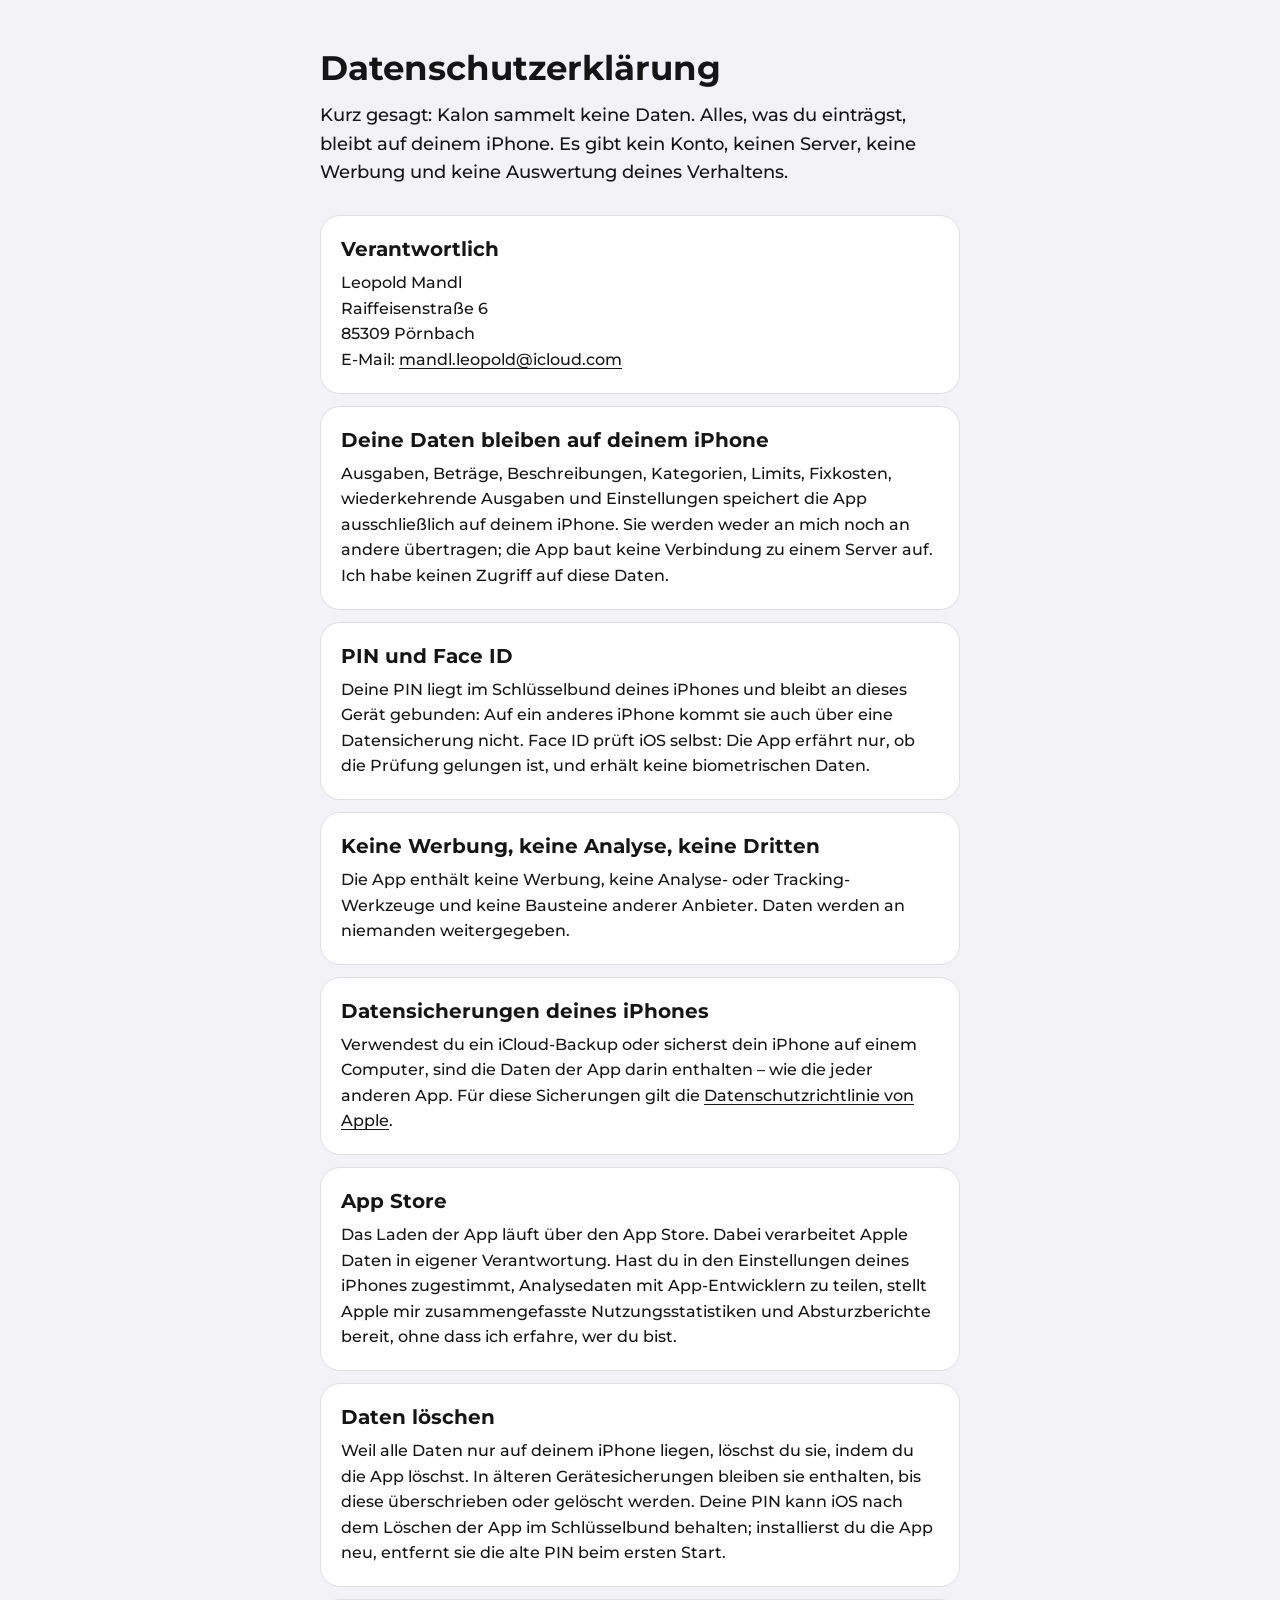
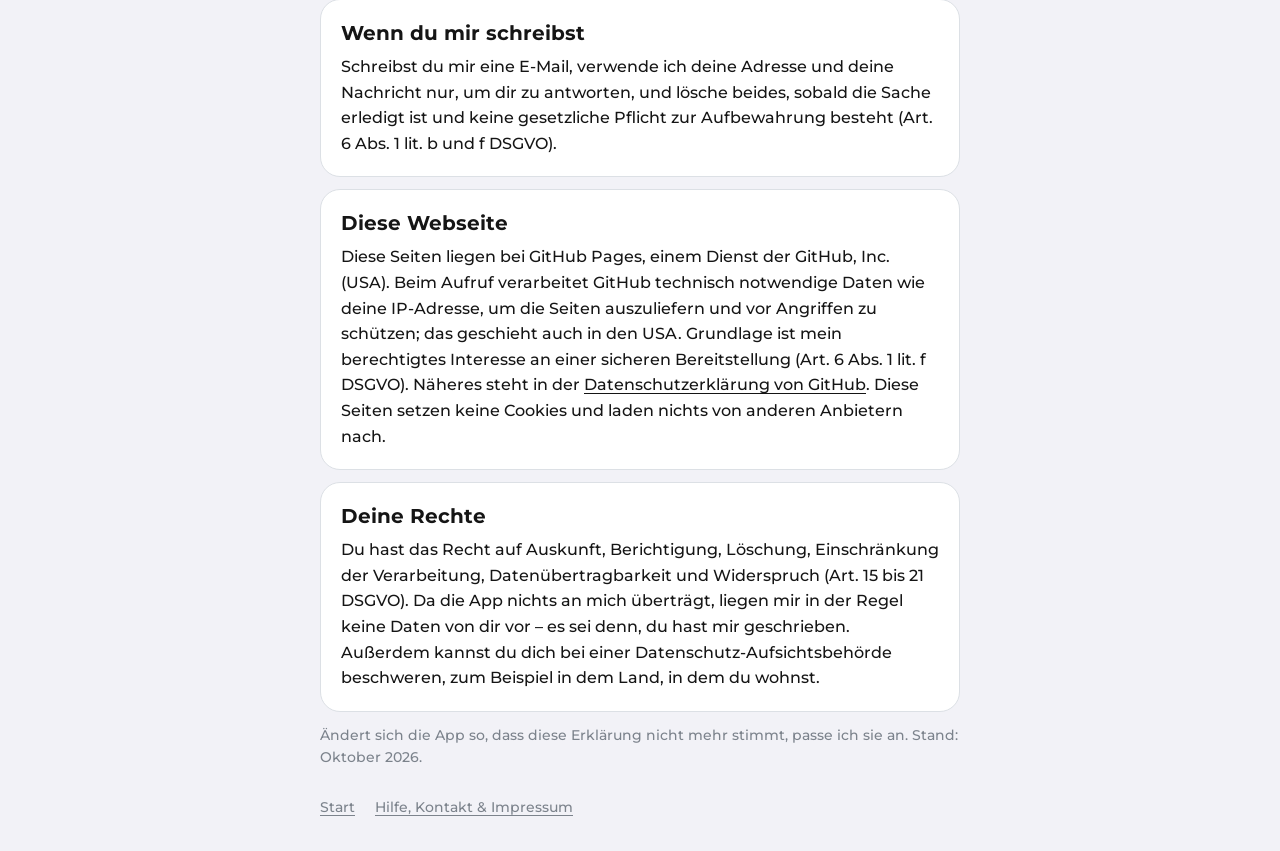
==== datenschutz.html @ a45424ee "Add files via upload" ====
<!doctype html>
<html lang="de">
<head>
  <meta charset="utf-8">
  <meta name="viewport" content="width=device-width, initial-scale=1">
  <title>Datenschutz – Kalon</title>
  <link rel="stylesheet" href="stil.css">
</head>
<body>
<main>
  <h1>Datenschutz­erklärung</h1>
  <p class="einleitung">Kurz gesagt: Kalon sammelt keine Daten. Alles, was du einträgst, bleibt auf deinem iPhone. Es gibt kein Konto, keinen Server, keine Werbung und keine Auswertung deines Verhaltens.</p>

  <section class="box">
    <h2>Verantwortlich</h2>
    <address class="adresse">
      Leopold Mandl<br>
      Raiffeisenstraße 6<br>
      85309 Pörnbach<br>
      E-Mail: <a href="mailto:mandl.leopold@icloud.com">mandl.leopold@icloud.com</a>
    </address>
  </section>

  <section class="box">
    <h2>Deine Daten bleiben auf deinem iPhone</h2>
    <p>Ausgaben, Beträge, Beschreibungen, Kategorien, Limits, Fixkosten, wiederkehrende Ausgaben und Einstellungen speichert die App ausschließlich auf deinem iPhone. Sie werden weder an mich noch an andere übertragen; die App baut keine Verbindung zu einem Server auf. Ich habe keinen Zugriff auf diese Daten.</p>
  </section>

  <section class="box">
    <h2>PIN und Face ID</h2>
    <p>Deine PIN liegt im Schlüsselbund deines iPhones und bleibt an dieses Gerät gebunden: Auf ein anderes iPhone kommt sie auch über eine Datensicherung nicht. Face ID prüft iOS selbst: Die App erfährt nur, ob die Prüfung gelungen ist, und erhält keine biometrischen Daten.</p>
  </section>

  <section class="box">
    <h2>Keine Werbung, keine Analyse, keine Dritten</h2>
    <p>Die App enthält keine Werbung, keine Analyse- oder Tracking-Werkzeuge und keine Bausteine anderer Anbieter. Daten werden an niemanden weitergegeben.</p>
  </section>

  <section class="box">
    <h2>Datensicherungen deines iPhones</h2>
    <p>Verwendest du ein iCloud-Backup oder sicherst dein iPhone auf einem Computer, sind die Daten der App darin enthalten – wie die jeder anderen App. Für diese Sicherungen gilt die <a href="https://www.apple.com/de/legal/privacy/">Datenschutzrichtlinie von Apple</a>.</p>
  </section>

  <section class="box">
    <h2>App Store</h2>
    <p>Das Laden der App läuft über den App Store. Dabei verarbeitet Apple Daten in eigener Verantwortung. Hast du in den Einstellungen deines iPhones zugestimmt, Analysedaten mit App-Entwicklern zu teilen, stellt Apple mir zusammengefasste Nutzungsstatistiken und Absturzberichte bereit, ohne dass ich erfahre, wer du bist.</p>
  </section>

  <section class="box">
    <h2>Daten löschen</h2>
    <p>Weil alle Daten nur auf deinem iPhone liegen, löschst du sie, indem du die App löschst. In älteren Gerätesicherungen bleiben sie enthalten, bis diese überschrieben oder gelöscht werden. Deine PIN kann iOS nach dem Löschen der App im Schlüsselbund behalten; installierst du die App neu, entfernt sie die alte PIN beim ersten Start.</p>
  </section>

  <section class="box">
    <h2>Wenn du mir schreibst</h2>
    <p>Schreibst du mir eine E-Mail, verwende ich deine Adresse und deine Nachricht nur, um dir zu antworten, und lösche beides, sobald die Sache erledigt ist und keine gesetzliche Pflicht zur Aufbewahrung besteht (Art. 6 Abs. 1 lit. b und f DSGVO).</p>
  </section>

  <section class="box">
    <h2>Diese Webseite</h2>
    <p>Diese Seiten liegen bei GitHub Pages, einem Dienst der GitHub, Inc. (USA). Beim Aufruf verarbeitet GitHub technisch notwendige Daten wie deine IP-Adresse, um die Seiten auszuliefern und vor Angriffen zu schützen; das geschieht auch in den USA. Grundlage ist mein berechtigtes Interesse an einer sicheren Bereitstellung (Art. 6 Abs. 1 lit. f DSGVO). Näheres steht in der <a href="https://docs.github.com/de/site-policy/privacy-policies/github-general-privacy-statement">Datenschutzerklärung von GitHub</a>. Diese Seiten setzen keine Cookies und laden nichts von anderen Anbietern nach.</p>
  </section>

  <section class="box">
    <h2>Deine Rechte</h2>
    <p>Du hast das Recht auf Auskunft, Berichtigung, Löschung, Einschränkung der Verarbeitung, Datenübertragbarkeit und Widerspruch (Art. 15 bis 21 DSGVO). Da die App nichts an mich überträgt, liegen mir in der Regel keine Daten von dir vor – es sei denn, du hast mir geschrieben. Außerdem kannst du dich bei einer Datenschutz-Aufsichtsbehörde beschweren, zum Beispiel in dem Land, in dem du wohnst.</p>
  </section>

  <p class="leise">Ändert sich die App so, dass diese Erklärung nicht mehr stimmt, passe ich sie an. Stand: Oktober 2026.</p>

  <nav>
    <a href="index.html">Start</a>
    <a href="kontakt.html">Hilfe, Kontakt &amp; Impressum</a>
  </nav>
</main>
</body>
</html>
---- stil.css ----
/* Die Seiten zu Datenschutz und Kontakt — in den Farben der App, hell und dunkel.
   Die Schrift liegt hier mit: Nichts wird von fremden Servern nachgeladen, und deshalb braucht
   diese Seite auch keinen Cookie-Hinweis. */

@font-face {
  font-family: "Montserrat";
  src: url("montserrat-medium.ttf") format("truetype");
  font-weight: 500;
  font-display: swap;
}

@font-face {
  font-family: "Montserrat";
  src: url("montserrat-bold.ttf") format("truetype");
  font-weight: 700;
  font-display: swap;
}

:root {
  --hintergrund: #F2F2F7;
  --flaeche: #FFFFFF;
  --kontur: #DCE0E5;
  --schrift: #151515;
  --grau: #7C838C;
  --markierung: #FFE7A3;
}

@media (prefers-color-scheme: dark) {
  :root {
    --hintergrund: #000000;
    --flaeche: #121212;
    --kontur: #33363C;
    --schrift: #E8E8E8;
    --grau: #9AA0A6;
    --markierung: #5C4A12;
  }
}

* { box-sizing: border-box; }

body {
  margin: 0;
  background: var(--hintergrund);
  color: var(--schrift);
  font-family: "Montserrat", -apple-system, BlinkMacSystemFont, "Helvetica Neue", sans-serif;
  font-weight: 500;
  font-size: 16px;
  line-height: 1.6;
  -webkit-text-size-adjust: 100%;
}

main {
  max-width: 680px;
  margin: 0 auto;
  padding: 48px 20px 32px;
}

h1 {
  font-weight: 700;
  font-size: 34px;
  line-height: 1.2;
  margin: 0 0 12px;
}

h2 {
  font-weight: 700;
  font-size: 20px;
  line-height: 1.3;
  margin: 0 0 8px;
}

p { margin: 0 0 12px; }
p:last-child { margin-bottom: 0; }

a { color: inherit; text-underline-offset: 3px; }

.einleitung {
  font-size: 18px;
  margin-bottom: 28px;
}

.box {
  background: var(--flaeche);
  border: 1px solid var(--kontur);
  border-radius: 20px;
  padding: 20px;
  margin-bottom: 12px;
}

.adresse { font-style: normal; }

.leise {
  color: var(--grau);
  font-size: 14px;
}

/* Was vor dem Hochladen noch ausgefüllt werden muss — auffällig, damit es nicht durchrutscht. */
mark {
  background: var(--markierung);
  color: inherit;
  border-radius: 4px;
  padding: 0 4px;
}

nav {
  margin-top: 28px;
  font-size: 14px;
  color: var(--grau);
}

nav a { margin-right: 16px; }
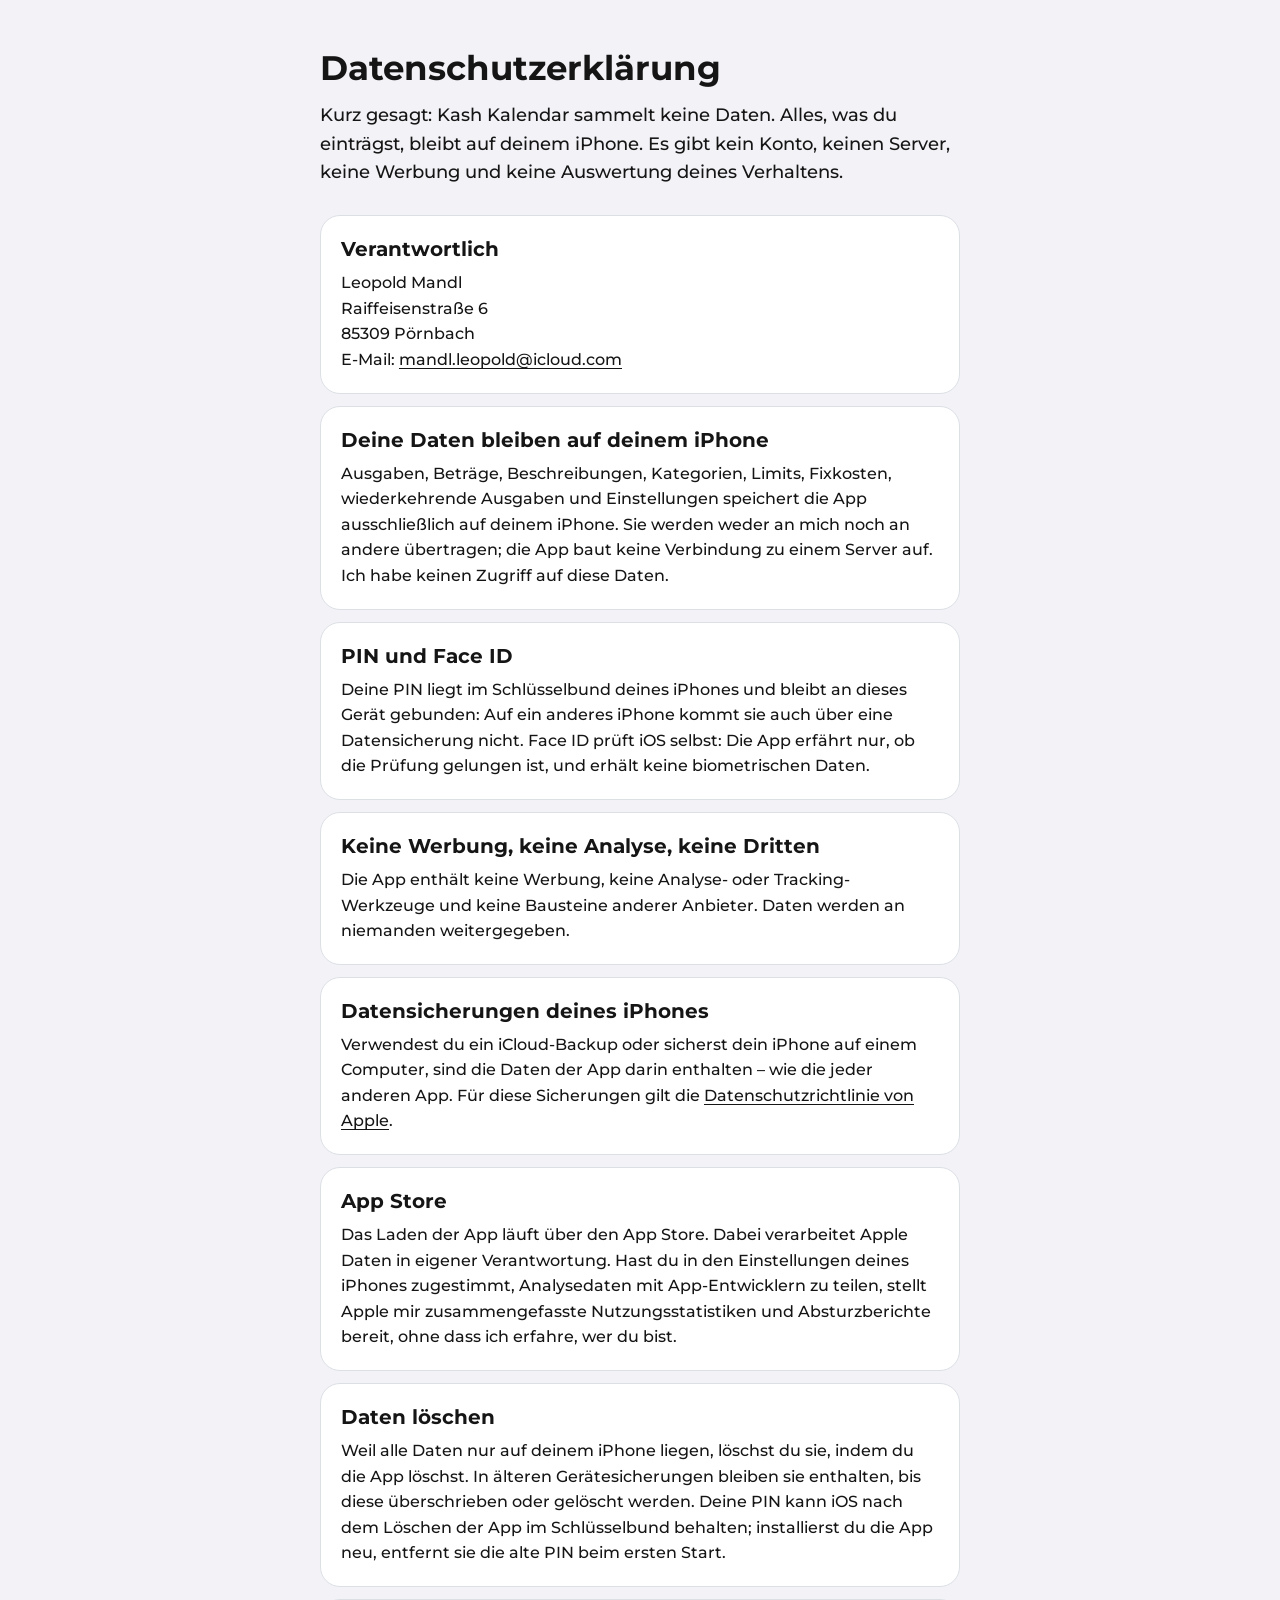
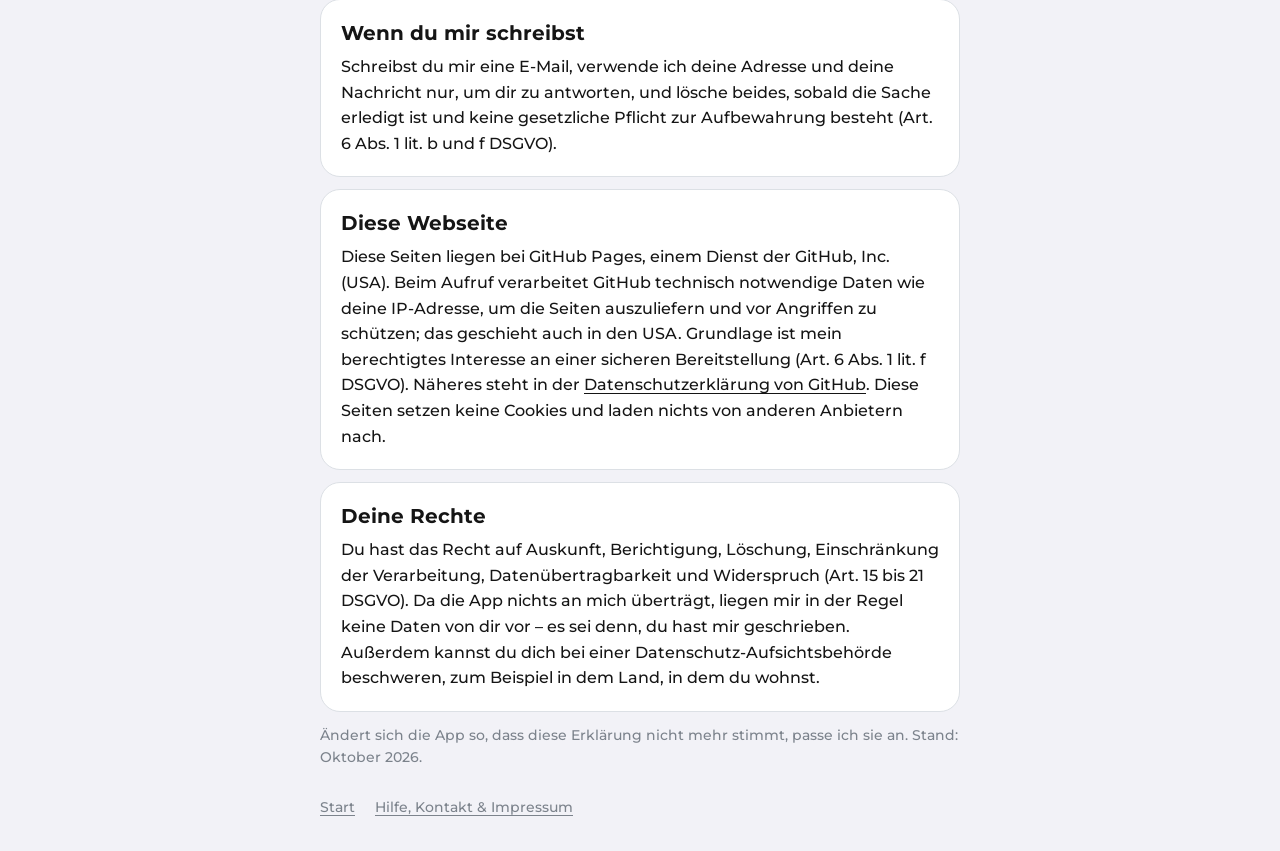
==== commit 655ee628: "Add files via upload" ====
--- a/datenschutz.html
+++ b/datenschutz.html
@@ -3,13 +3,13 @@
 <head>
   <meta charset="utf-8">
   <meta name="viewport" content="width=device-width, initial-scale=1">
-  <title>Datenschutz – Kalon</title>
+  <title>Datenschutz – Kash Kalendar</title>
   <link rel="stylesheet" href="stil.css">
 </head>
 <body>
 <main>
   <h1>Datenschutz­erklärung</h1>
-  <p class="einleitung">Kurz gesagt: Kalon sammelt keine Daten. Alles, was du einträgst, bleibt auf deinem iPhone. Es gibt kein Konto, keinen Server, keine Werbung und keine Auswertung deines Verhaltens.</p>
+  <p class="einleitung">Kurz gesagt: Kash Kalendar sammelt keine Daten. Alles, was du einträgst, bleibt auf deinem iPhone. Es gibt kein Konto, keinen Server, keine Werbung und keine Auswertung deines Verhaltens.</p>
 
   <section class="box">
     <h2>Verantwortlich</h2>
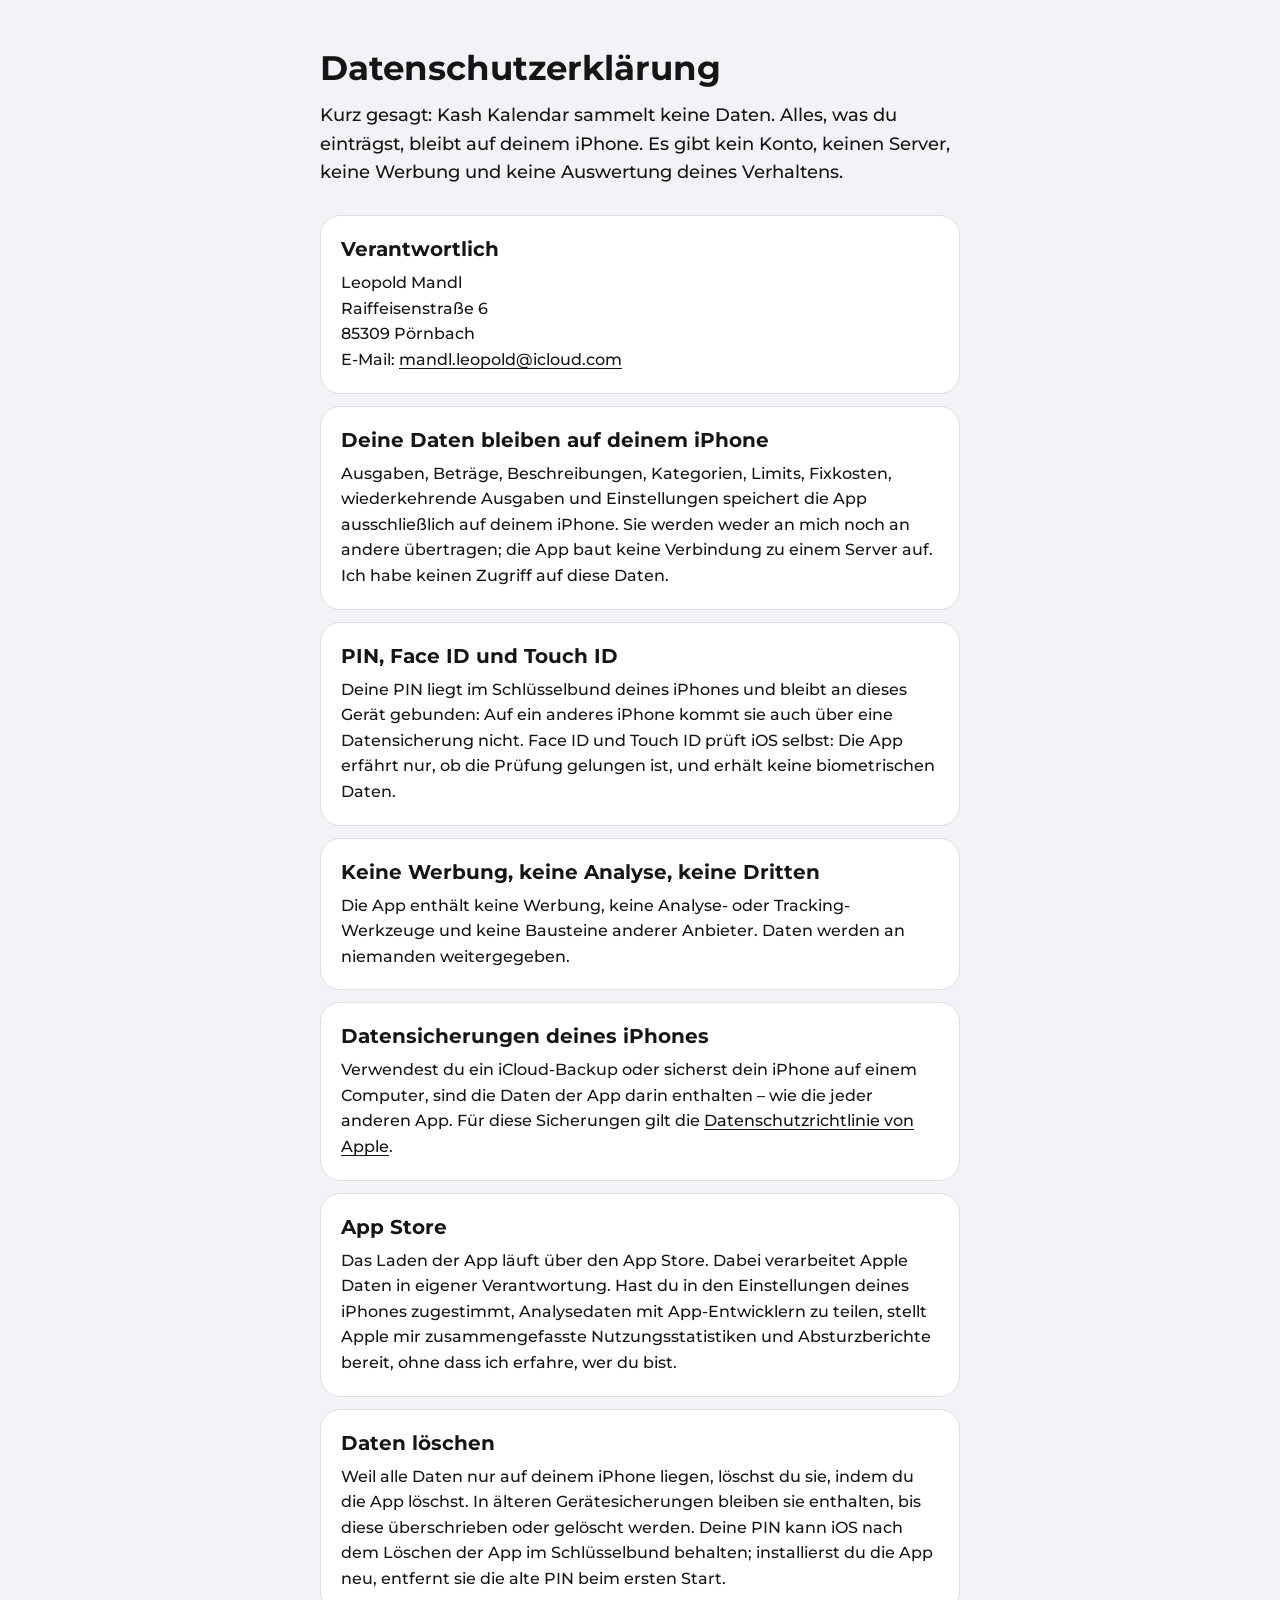
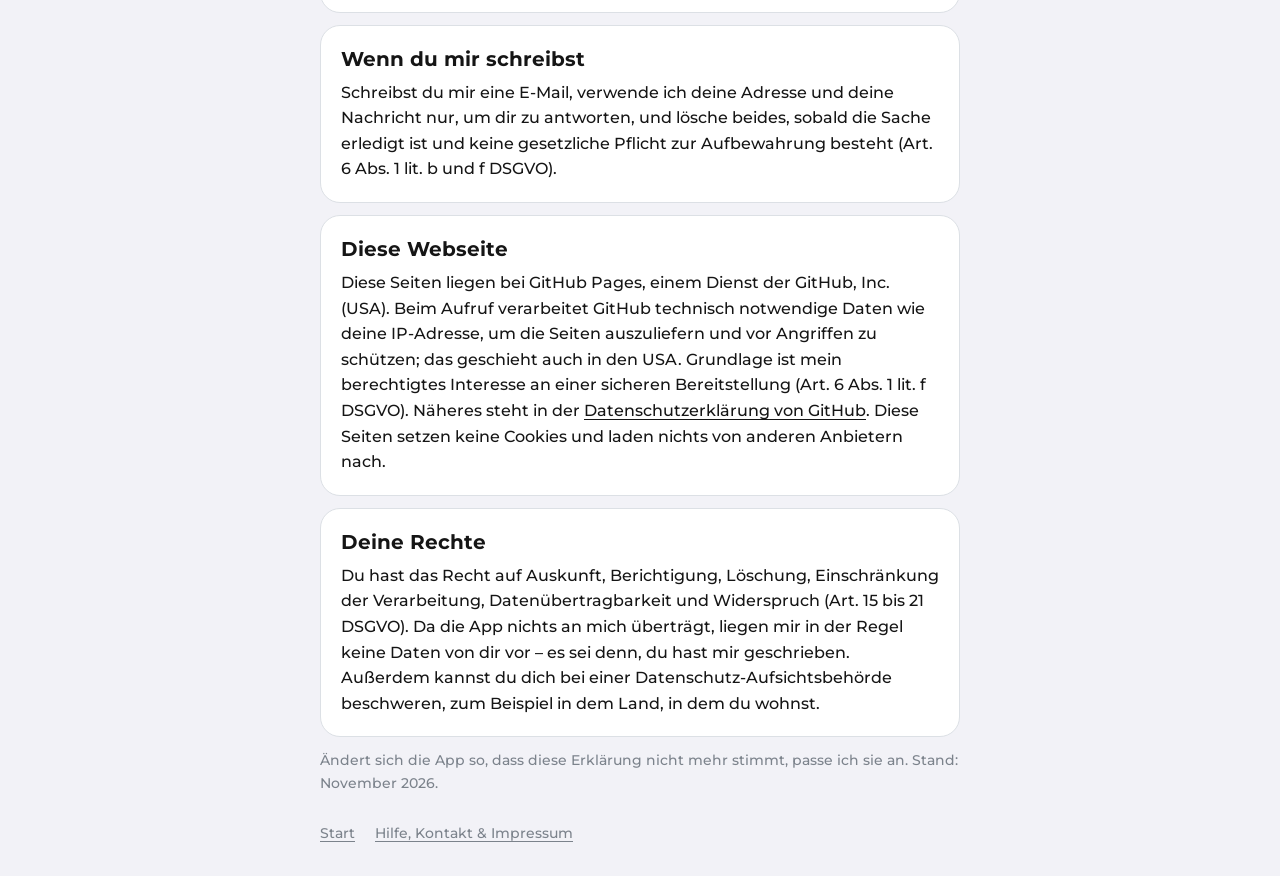
==== commit f804973a: "Add files via upload" ====
--- a/datenschutz.html
+++ b/datenschutz.html
@@ -27,8 +27,8 @@
   </section>
 
   <section class="box">
-    <h2>PIN und Face ID</h2>
-    <p>Deine PIN liegt im Schlüsselbund deines iPhones und bleibt an dieses Gerät gebunden: Auf ein anderes iPhone kommt sie auch über eine Datensicherung nicht. Face ID prüft iOS selbst: Die App erfährt nur, ob die Prüfung gelungen ist, und erhält keine biometrischen Daten.</p>
+    <h2>PIN, Face ID und Touch ID</h2>
+    <p>Deine PIN liegt im Schlüsselbund deines iPhones und bleibt an dieses Gerät gebunden: Auf ein anderes iPhone kommt sie auch über eine Datensicherung nicht. Face ID und Touch ID prüft iOS selbst: Die App erfährt nur, ob die Prüfung gelungen ist, und erhält keine biometrischen Daten.</p>
   </section>
 
   <section class="box">
@@ -66,7 +66,7 @@
     <p>Du hast das Recht auf Auskunft, Berichtigung, Löschung, Einschränkung der Verarbeitung, Datenübertragbarkeit und Widerspruch (Art. 15 bis 21 DSGVO). Da die App nichts an mich überträgt, liegen mir in der Regel keine Daten von dir vor – es sei denn, du hast mir geschrieben. Außerdem kannst du dich bei einer Datenschutz-Aufsichtsbehörde beschweren, zum Beispiel in dem Land, in dem du wohnst.</p>
   </section>
 
-  <p class="leise">Ändert sich die App so, dass diese Erklärung nicht mehr stimmt, passe ich sie an. Stand: Oktober 2026.</p>
+  <p class="leise">Ändert sich die App so, dass diese Erklärung nicht mehr stimmt, passe ich sie an. Stand: November 2026.</p>
 
   <nav>
     <a href="index.html">Start</a>
